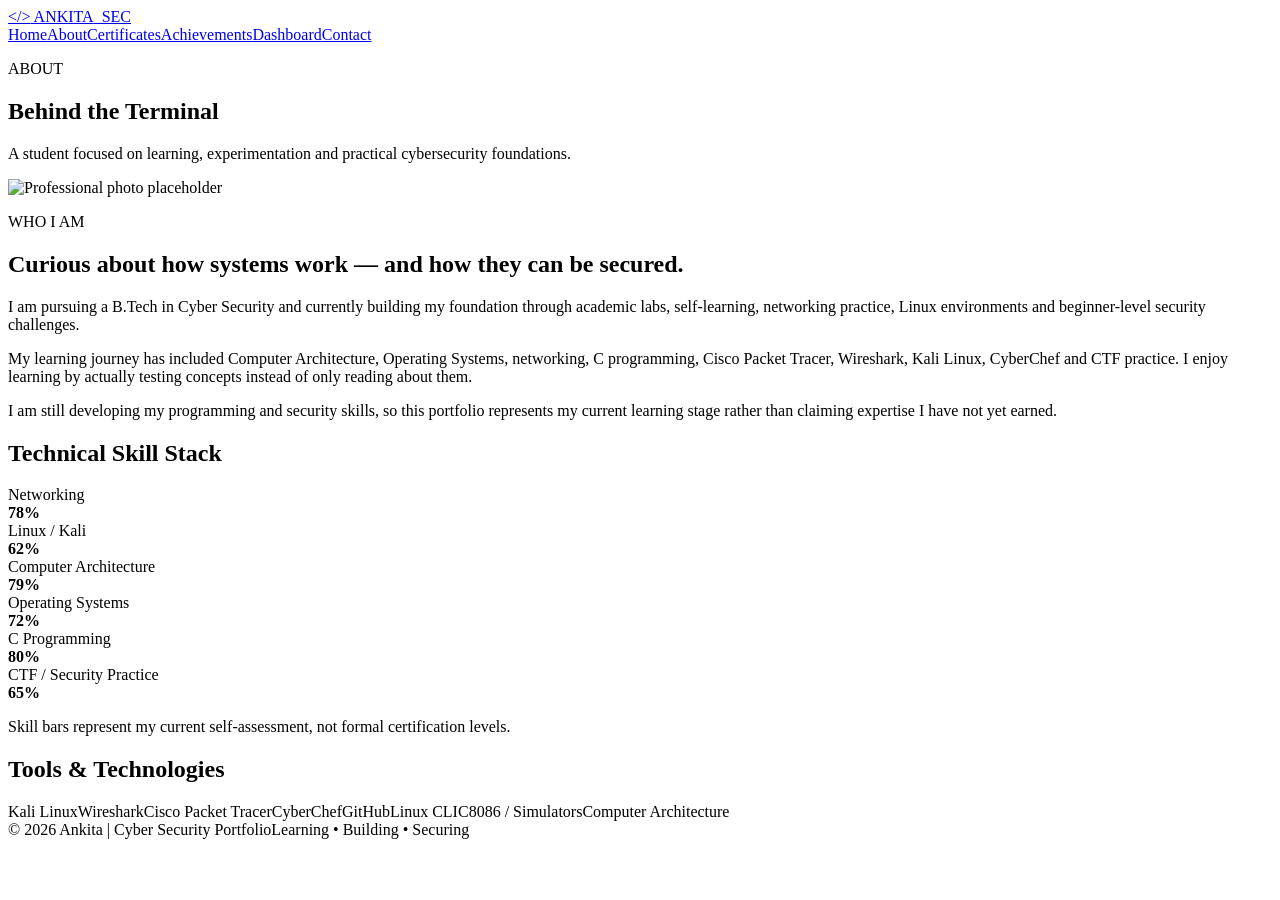
==== about.html @ fb4a3fe1 "Add files via upload" ====
<!DOCTYPE html>
<html lang="en">
<head><meta charset="UTF-8"><meta name="viewport" content="width=device-width, initial-scale=1.0">
<title>About | CyberSec Portfolio</title><link rel="stylesheet" href="css/style.css"></head>
<body>
<header class="navbar"><a class="logo" href="index.html"><span>&lt;/&gt;</span> ANKITA<span class="accent">_SEC</span></a>
<nav><a href="index.html">Home</a><a class="active" href="about.html">About</a><a href="certificates.html">Certificates</a><a href="achievements.html">Achievements</a><a href="dashboard.html">Dashboard</a><a href="contact.html">Contact</a></nav></header>

<main>
<section class="page-hero"><p class="eyebrow"> ABOUT</p><h1>Behind the <span>Terminal</span></h1><p>A student focused on learning, experimentation and practical cybersecurity foundations.</p></section>

<section class="section about-grid">
  <div class="about-photo">
    <img src="assets/profile.PNG" alt="Professional photo placeholder">
    <div class="corner c1"></div><div class="corner c2"></div>
  </div>
  <div>
    <p class="eyebrow">WHO I AM</p>
    <h2>Curious about how systems work — and how they can be secured.</h2>
    <p>I am pursuing a B.Tech in Cyber Security and currently building my foundation through academic labs, self-learning, networking practice, Linux environments and beginner-level security challenges.</p>
    <p>My learning journey has included Computer Architecture, Operating Systems, networking, C programming, Cisco Packet Tracer, Wireshark, Kali Linux, CyberChef and CTF practice. I enjoy learning by actually testing concepts instead of only reading about them.</p>
    <p>I am still developing my programming and security skills, so this portfolio represents my current learning stage rather than claiming expertise I have not yet earned.</p>
  </div>
</section>

<section class="section">
<h2>Technical Skill Stack</h2>
<div class="skill-list">
  <div class="skill"><span>Networking</span><div><i style="width:78%"></i></div><b>78%</b></div>
  <div class="skill"><span>Linux / Kali</span><div><i style="width:62%"></i></div><b>62%</b></div>
  <div class="skill"><span>Computer Architecture</span><div><i style="width:79%"></i></div><b>79%</b></div>
  <div class="skill"><span>Operating Systems</span><div><i style="width:72%"></i></div><b>72%</b></div>
  <div class="skill"><span>C Programming</span><div><i style="width:80%"></i></div><b>80%</b></div>
  <div class="skill"><span>CTF / Security Practice</span><div><i style="width:65%"></i></div><b>65%</b></div>
</div>
<p class="note">Skill bars represent my current self-assessment, not formal certification levels.</p>
</section>

<section class="section">
<h2>Tools &amp; Technologies</h2>
<div class="tags"><span>Kali Linux</span><span>Wireshark</span><span>Cisco Packet Tracer</span><span>CyberChef</span><span>GitHub</span><span>Linux CLI</span><span>C</span><span>8086 / Simulators</span><span>Computer Architecture</span></div>
</section>
</main>
<footer><span>© 2026 Ankita | Cyber Security Portfolio</span><span>Learning • Building • Securing</span></footer>
<script src="js/script.js"></script>
</body></html>
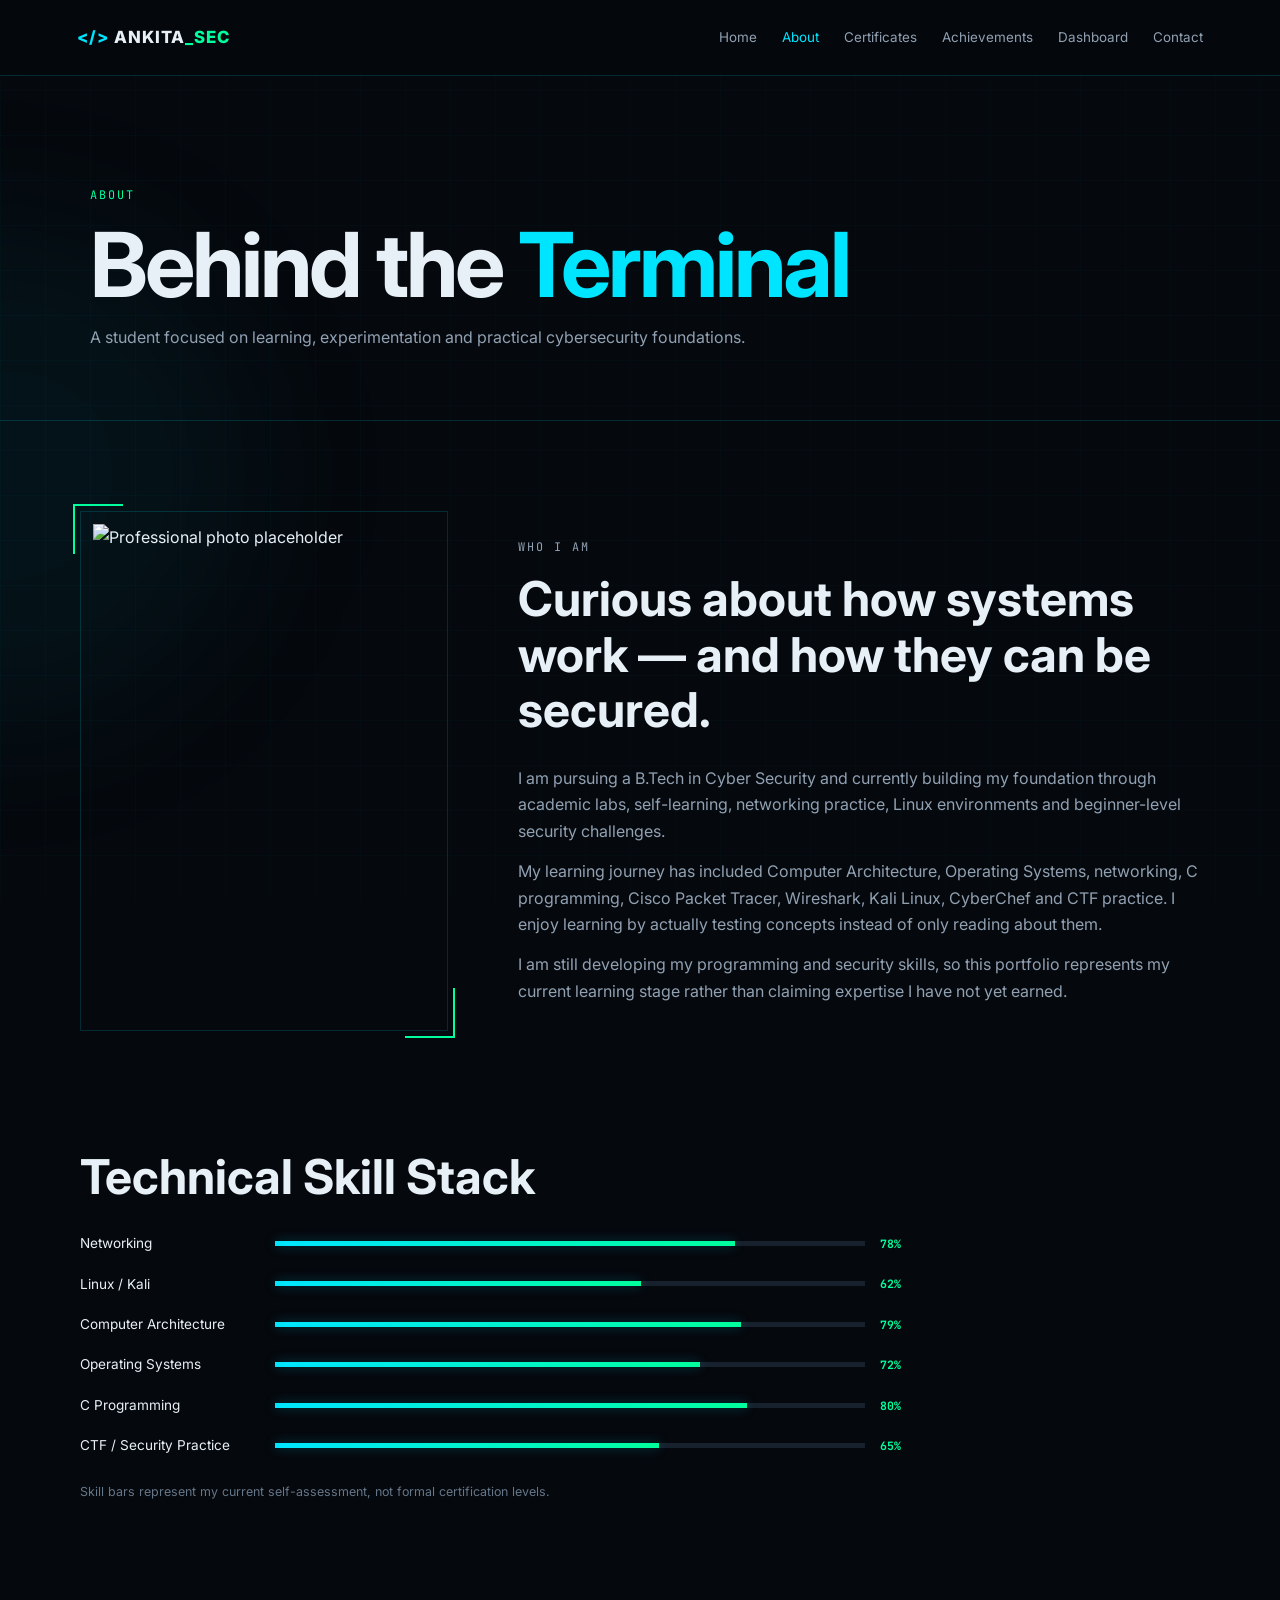
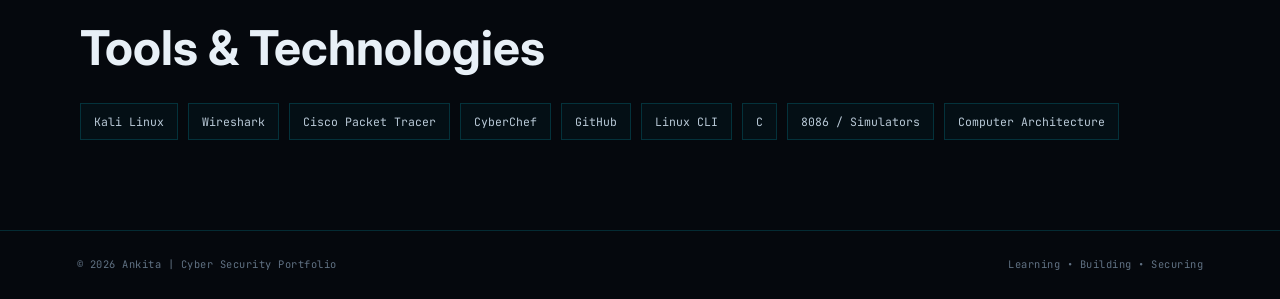
==== commit 12779fcd: "Fix image file extension from PNG to png" ====
--- a/about.html
+++ b/about.html
@@ -11,7 +11,7 @@
 
 <section class="section about-grid">
   <div class="about-photo">
-    <img src="assets/profile.PNG" alt="Professional photo placeholder">
+    <img src="assets/profile.png" alt="Professional photo placeholder">
     <div class="corner c1"></div><div class="corner c2"></div>
   </div>
   <div>
@@ -43,4 +43,4 @@
 </main>
 <footer><span>© 2026 Ankita | Cyber Security Portfolio</span><span>Learning • Building • Securing</span></footer>
 <script src="js/script.js"></script>
-</body></html>+</body></html>
--- a/css/style.css
+++ b/css/style.css
@@ -0,0 +1,41 @@
+@import url('https://fonts.googleapis.com/css2?family=Inter:wght@400;500;600;700;800&family=JetBrains+Mono:wght@400;600&display=swap');
+
+:root{
+  --bg:#05080d;--panel:#0b111a;--panel2:#0e1722;--text:#e8f0f7;--muted:#91a1b2;
+  --cyan:#00e5ff;--green:#00ff9d;--line:rgba(0,229,255,.16);--shadow:0 0 40px rgba(0,229,255,.08);
+}
+*{box-sizing:border-box;margin:0;padding:0}
+html{scroll-behavior:smooth}
+body{font-family:Inter,Arial,sans-serif;background:var(--bg);color:var(--text);line-height:1.65;overflow-x:hidden}
+body:before{content:"";position:fixed;inset:0;pointer-events:none;background-image:linear-gradient(rgba(0,229,255,.025) 1px,transparent 1px),linear-gradient(90deg,rgba(0,229,255,.025) 1px,transparent 1px);background-size:45px 45px;z-index:-2}
+body:after{content:"";position:fixed;width:500px;height:500px;left:-250px;top:25%;border-radius:50%;background:rgba(0,229,255,.05);filter:blur(80px);z-index:-1}
+a{text-decoration:none;color:inherit}
+.navbar{height:76px;display:flex;align-items:center;justify-content:space-between;padding:0 6%;border-bottom:1px solid var(--line);background:rgba(5,8,13,.85);backdrop-filter:blur(14px);position:sticky;top:0;z-index:20}
+.logo{font-weight:800;letter-spacing:1px;font-size:1.05rem}.logo span:first-child{color:var(--cyan)}.accent,span.accent{color:var(--green)}
+nav{display:flex;gap:25px}nav a{font-size:.84rem;color:var(--muted);transition:.25s}nav a:hover,nav a.active{color:var(--cyan)}
+.hero{min-height:calc(100vh - 76px);display:flex;align-items:center;padding:70px 7%;position:relative}
+.hero-grid{width:100%;max-width:1250px;margin:auto;display:grid;grid-template-columns:1.15fr .85fr;gap:80px;align-items:center}
+.terminal-line,.eyebrow,.cert-type,.photo-label{font-family:"JetBrains Mono",monospace;color:var(--green);font-size:.74rem;letter-spacing:2px;text-transform:uppercase}
+.hero h1{font-size:clamp(3rem,7vw,6.3rem);line-height:1.02;letter-spacing:-4px;margin:20px 0}.hero h1 span,.page-hero h1 span{color:var(--cyan)}
+.hero-desc{max-width:680px;color:var(--muted);font-size:1.05rem}
+.buttons{display:flex;gap:14px;margin:32px 0}.btn{display:inline-block;border:1px solid var(--cyan);padding:12px 20px;font-size:.85rem;font-weight:700;transition:.25s;cursor:pointer}.btn.primary{background:var(--cyan);color:#031017;box-shadow:0 0 25px rgba(0,229,255,.15)}.btn.primary:hover{transform:translateY(-2px);box-shadow:0 0 35px rgba(0,229,255,.3)}.btn.secondary{color:var(--cyan)}.btn.secondary:hover{background:rgba(0,229,255,.08)}
+.quick-stats{display:flex;gap:45px;margin-top:45px}.quick-stats div{display:flex;flex-direction:column}.quick-stats strong{font-family:"JetBrains Mono";font-size:1.25rem;color:var(--green)}.quick-stats small{color:var(--muted)}
+.profile-card{padding:18px;border:1px solid var(--line);background:rgba(11,17,26,.75);box-shadow:var(--shadow);transform:perspective(800px) rotateY(-3deg)}
+.photo-frame{height:420px;position:relative;display:flex;align-items:center;justify-content:center;overflow:hidden;border:1px solid rgba(0,229,255,.25);background:linear-gradient(145deg,#101a27,#05080d)}
+.photo-frame img{width:100%;height:100%;object-fit:cover;opacity:.92}.photo-label{position:absolute;bottom:18px;left:18px;background:rgba(5,8,13,.85);padding:8px 12px}.scan{position:absolute;left:0;right:0;top:0;height:2px;background:var(--cyan);box-shadow:0 0 18px var(--cyan);animation:scan 4s linear infinite}@keyframes scan{50%{top:100%}}
+.profile-code{font-family:"JetBrains Mono";font-size:.76rem;color:var(--muted);padding:16px 4px 0}.profile-code span{color:var(--cyan)}.profile-code b{color:var(--green)}
+.section{max-width:1180px;margin:0 auto;padding:90px 30px}.section-heading{max-width:760px;margin-bottom:40px}.section h2{font-size:clamp(1.8rem,4vw,3rem);line-height:1.15;margin:8px 0 28px}.cards{display:grid;gap:18px}.cards.three{grid-template-columns:repeat(3,1fr)}.glass-card{padding:28px;border:1px solid var(--line);background:rgba(11,17,26,.7);transition:.3s}.glass-card:hover,.cert-card:hover,.achievement:hover{border-color:rgba(0,229,255,.4);transform:translateY(-4px);box-shadow:var(--shadow)}.icon{font-size:1.8rem;color:var(--cyan);margin-bottom:15px}.glass-card p,.cert-card p,.achievement p{color:var(--muted);font-size:.9rem}
+.timeline{display:grid;grid-template-columns:repeat(4,1fr);border-top:1px solid var(--line)}.timeline>div{padding:28px 18px;border-right:1px solid var(--line)}.timeline span{font-family:"JetBrains Mono";color:var(--green)}.timeline h3{margin:15px 0 7px}.timeline p{color:var(--muted);font-size:.85rem}
+.page-hero{padding:110px 7% 70px;border-bottom:1px solid var(--line);max-width:1400px;margin:auto}.page-hero h1{font-size:clamp(3rem,7vw,5.8rem);letter-spacing:-3px;line-height:1.05;margin:12px 0}.page-hero p:last-child{max-width:700px;color:var(--muted)}
+.about-grid{display:grid;grid-template-columns:.7fr 1.3fr;gap:70px;align-items:center}.about-photo{height:520px;border:1px solid var(--line);padding:12px;position:relative}.about-photo img{width:100%;height:100%;object-fit:cover}.corner{position:absolute;width:50px;height:50px;border-color:var(--green);border-style:solid}.c1{top:-8px;left:-8px;border-width:2px 0 0 2px}.c2{bottom:-8px;right:-8px;border-width:0 2px 2px 0}.about-grid p{color:var(--muted);margin:14px 0}.skill-list{display:grid;gap:18px;max-width:850px}.skill{display:grid;grid-template-columns:180px 1fr 50px;gap:15px;align-items:center;font-size:.85rem}.skill>div,.progress-row>div{height:5px;background:#16212d}.skill i,.progress-row i{display:block;height:100%;background:linear-gradient(90deg,var(--cyan),var(--green));box-shadow:0 0 12px rgba(0,229,255,.25)}.skill b{color:var(--green);font-family:"JetBrains Mono";font-size:.72rem}.note{color:#657688;font-size:.78rem;margin-top:25px}
+.tags{display:flex;flex-wrap:wrap;gap:10px}.tags span{padding:8px 13px;border:1px solid var(--line);background:rgba(0,229,255,.035);font-family:"JetBrains Mono";font-size:.72rem;color:#b8c9d7}.tags.mini{margin-top:16px}.tags.mini span{font-size:.65rem;padding:5px 9px}
+.certificate-grid{display:grid;grid-template-columns:repeat(2,1fr);gap:18px}.cert-card{display:grid;grid-template-columns:70px 1fr;gap:20px;padding:28px;border:1px solid var(--line);background:rgba(11,17,26,.7);transition:.3s}.cert-icon{width:58px;height:58px;border:1px solid var(--cyan);display:grid;place-items:center;color:var(--cyan);font-size:1.7rem}.cert-card h3{margin:8px 0}.upload-card{border-style:dashed}
+.achievement-grid{display:grid;grid-template-columns:repeat(2,1fr);gap:18px}.achievement{display:grid;grid-template-columns:55px 1fr;gap:20px;padding:28px;border:1px solid var(--line);background:rgba(11,17,26,.7);transition:.3s}.achievement .number{font-family:"JetBrains Mono";color:var(--green);font-size:1.2rem}.achievement strong{display:block;color:#b9c8d5;font-size:.72rem;margin-top:14px}.terminal-box{font-family:"JetBrains Mono";border:1px solid var(--line);background:#03060a;padding:25px;max-width:1120px}.terminal-box p{color:#8ea4b5;font-size:.8rem;margin-top:8px}.terminal-box p:last-child{color:var(--green)}.prompt{color:var(--green)}.path{color:var(--cyan)}
+.dashboard-stats{display:grid;grid-template-columns:repeat(4,1fr);gap:15px}.dash-stat{border:1px solid var(--line);padding:25px;background:var(--panel);text-align:center}.dash-stat b{display:block;font-family:"JetBrains Mono";font-size:1.8rem;color:var(--cyan)}.dash-stat span{font-size:.75rem;color:var(--muted)}
+.dashboard-grid{display:grid;grid-template-columns:1fr 1fr;gap:18px;padding-top:10px}.panel{border:1px solid var(--line);padding:30px;background:rgba(11,17,26,.7)}.panel h2{font-size:1.5rem;margin-bottom:28px}.progress-row{display:grid;grid-template-columns:1fr 50px;gap:8px;margin:20px 0;font-size:.8rem}.progress-row b{color:var(--green);font-family:"JetBrains Mono";font-size:.7rem;text-align:right}.progress-row>div{grid-column:1/3}.board{list-style:none;display:grid;gap:10px}.board li{padding:12px;border:1px solid rgba(255,255,255,.06);color:#8193a5;font-size:.82rem}.board li span{display:inline-block;width:25px;color:#657688}.board .done{color:#b5c6d3}.board .done span,.board .active-task{color:var(--green)}.tool-grid{display:grid;grid-template-columns:repeat(3,1fr);gap:12px}.tool-grid div{padding:18px;border:1px solid var(--line);background:var(--panel)}.tool-grid b{color:var(--cyan);font-family:"JetBrains Mono";margin-right:12px}.tool-grid span{font-size:.82rem}
+.contact-grid{display:grid;grid-template-columns:1fr 1fr;gap:80px}.contact-card{display:flex;gap:18px;align-items:center;border-bottom:1px solid var(--line);padding:20px 0}.contact-card>span{width:40px;height:40px;display:grid;place-items:center;border:1px solid var(--cyan);color:var(--cyan);font-family:"JetBrains Mono";font-size:.75rem}.contact-card small{display:block;color:var(--green);font-family:"JetBrains Mono";font-size:.65rem;letter-spacing:1px}.contact-card strong{font-size:.85rem;color:#d1dce5}.contact-form{border:1px solid var(--line);padding:32px;background:var(--panel)}.contact-form h2{font-size:1.5rem;margin-bottom:20px}.contact-form label{display:block;color:#9fb0c0;font-size:.78rem;margin:14px 0}.contact-form input,.contact-form textarea{width:100%;margin-top:7px;background:#05080d;border:1px solid #1b2a38;color:var(--text);padding:13px;font:inherit;outline:none}.contact-form input:focus,.contact-form textarea:focus{border-color:var(--cyan)}.contact-form button{margin-top:10px}#form-status{color:var(--green);font-size:.8rem;margin-top:15px}
+.text-link{color:var(--cyan);font-size:.8rem}.section+.section{padding-top:20px}
+footer{display:flex;justify-content:space-between;padding:25px 6%;border-top:1px solid var(--line);color:#617284;font-family:"JetBrains Mono";font-size:.65rem;letter-spacing:.5px}
+@media(max-width:900px){nav{gap:12px}.hero-grid,.about-grid,.dashboard-grid,.contact-grid{grid-template-columns:1fr}.hero{padding-top:50px}.profile-card{max-width:520px;margin:auto}.cards.three,.timeline,.dashboard-stats,.tool-grid{grid-template-columns:1fr 1fr}.certificate-grid,.achievement-grid{grid-template-columns:1fr}}
+@media(max-width:650px){.navbar{height:auto;min-height:70px;flex-direction:column;padding:16px;gap:14px}nav{flex-wrap:wrap;justify-content:center}.hero h1{font-size:3rem;letter-spacing:-2px}.quick-stats{gap:20px}.cards.three,.timeline,.dashboard-stats,.tool-grid{grid-template-columns:1fr}.section{padding:65px 20px}.page-hero{padding:80px 20px 55px}.page-hero h1{font-size:3rem}.about-photo{height:400px}.skill{grid-template-columns:1fr 50px}.skill>div{grid-column:1/3;grid-row:2}.contact-grid{gap:40px}footer{flex-direction:column;gap:8px}}
+
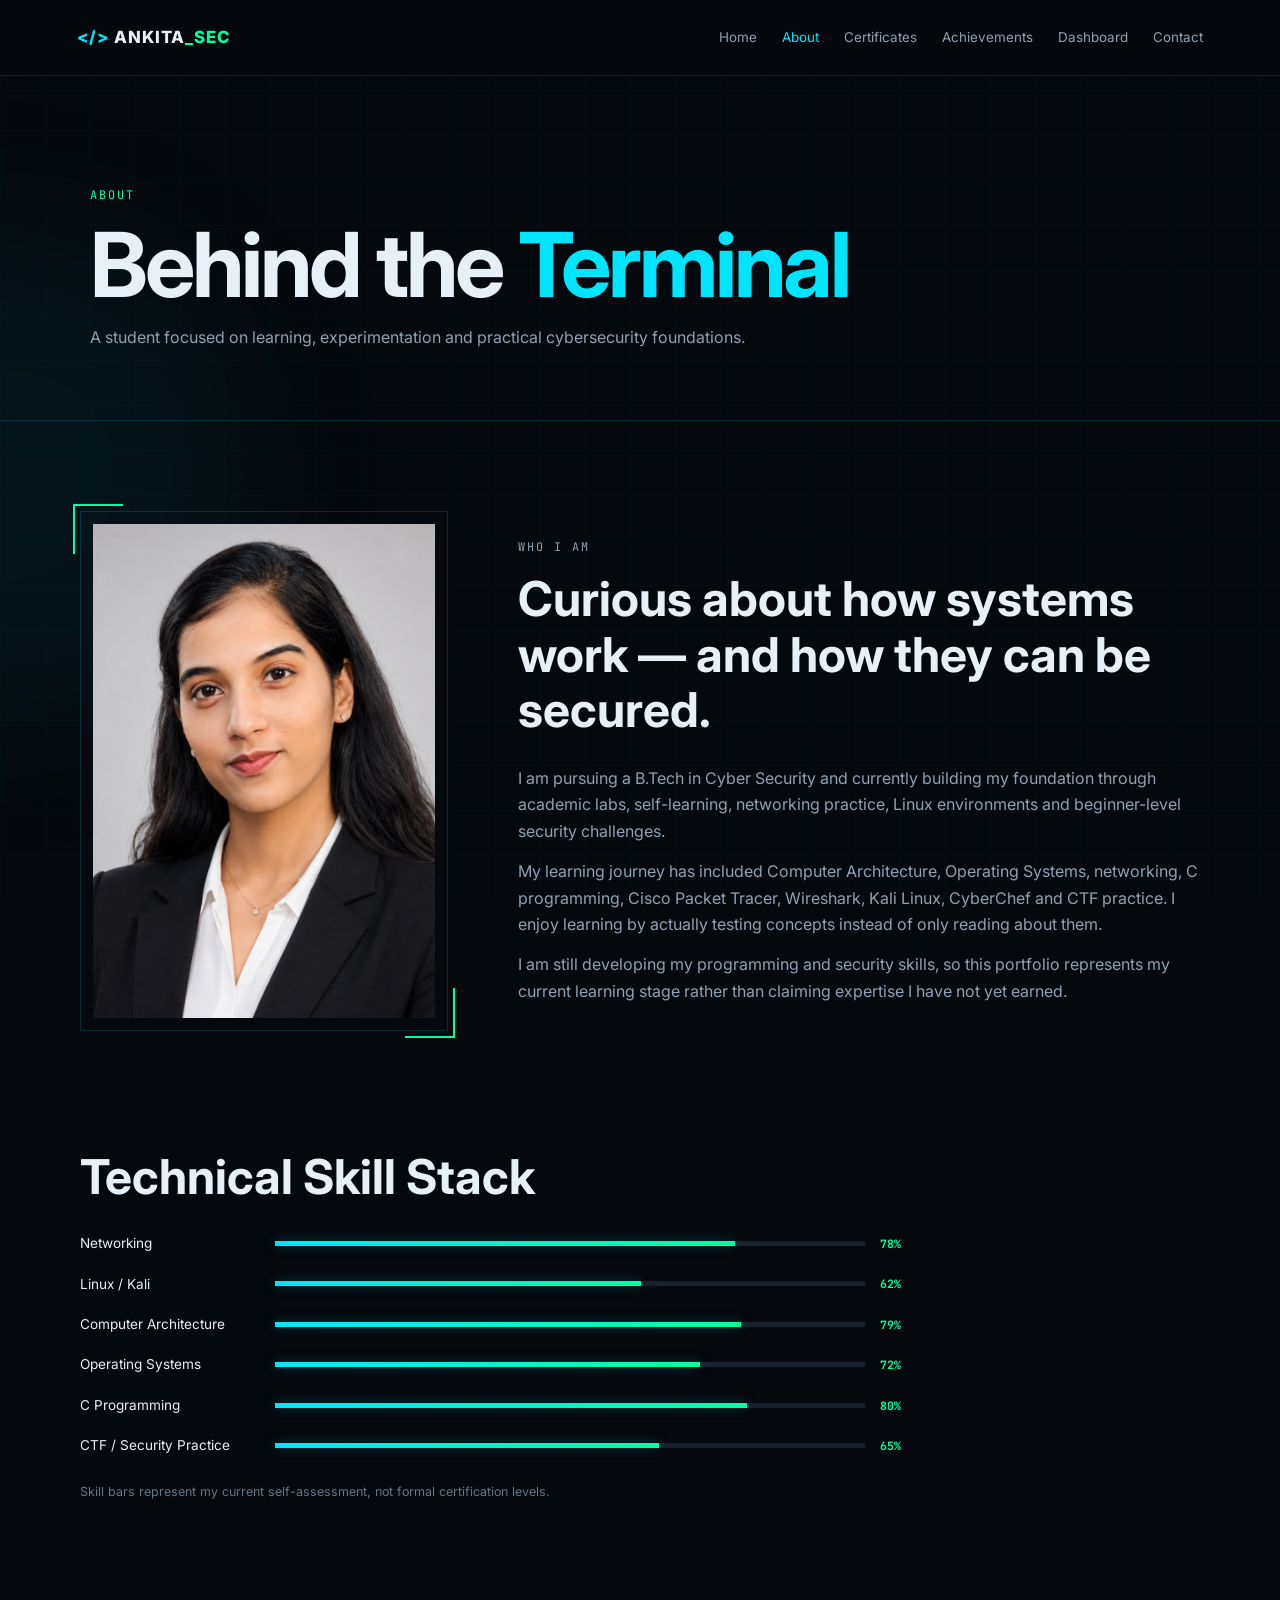
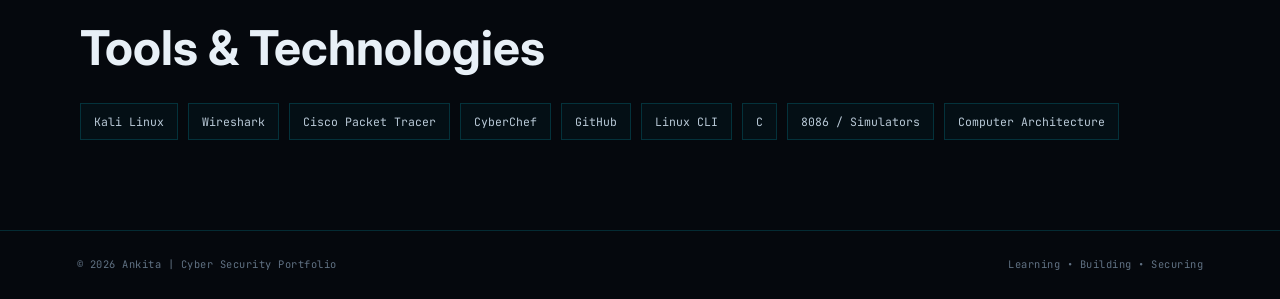
==== commit 83e2b30b: "Update about.html" ====
--- a/about.html
+++ b/about.html
@@ -11,7 +11,7 @@
 
 <section class="section about-grid">
   <div class="about-photo">
-    <img src="assets/profile.png" alt="Professional photo placeholder">
+    <img src="assets/Profile.png" alt="Professional photo placeholder">
     <div class="corner c1"></div><div class="corner c2"></div>
   </div>
   <div>
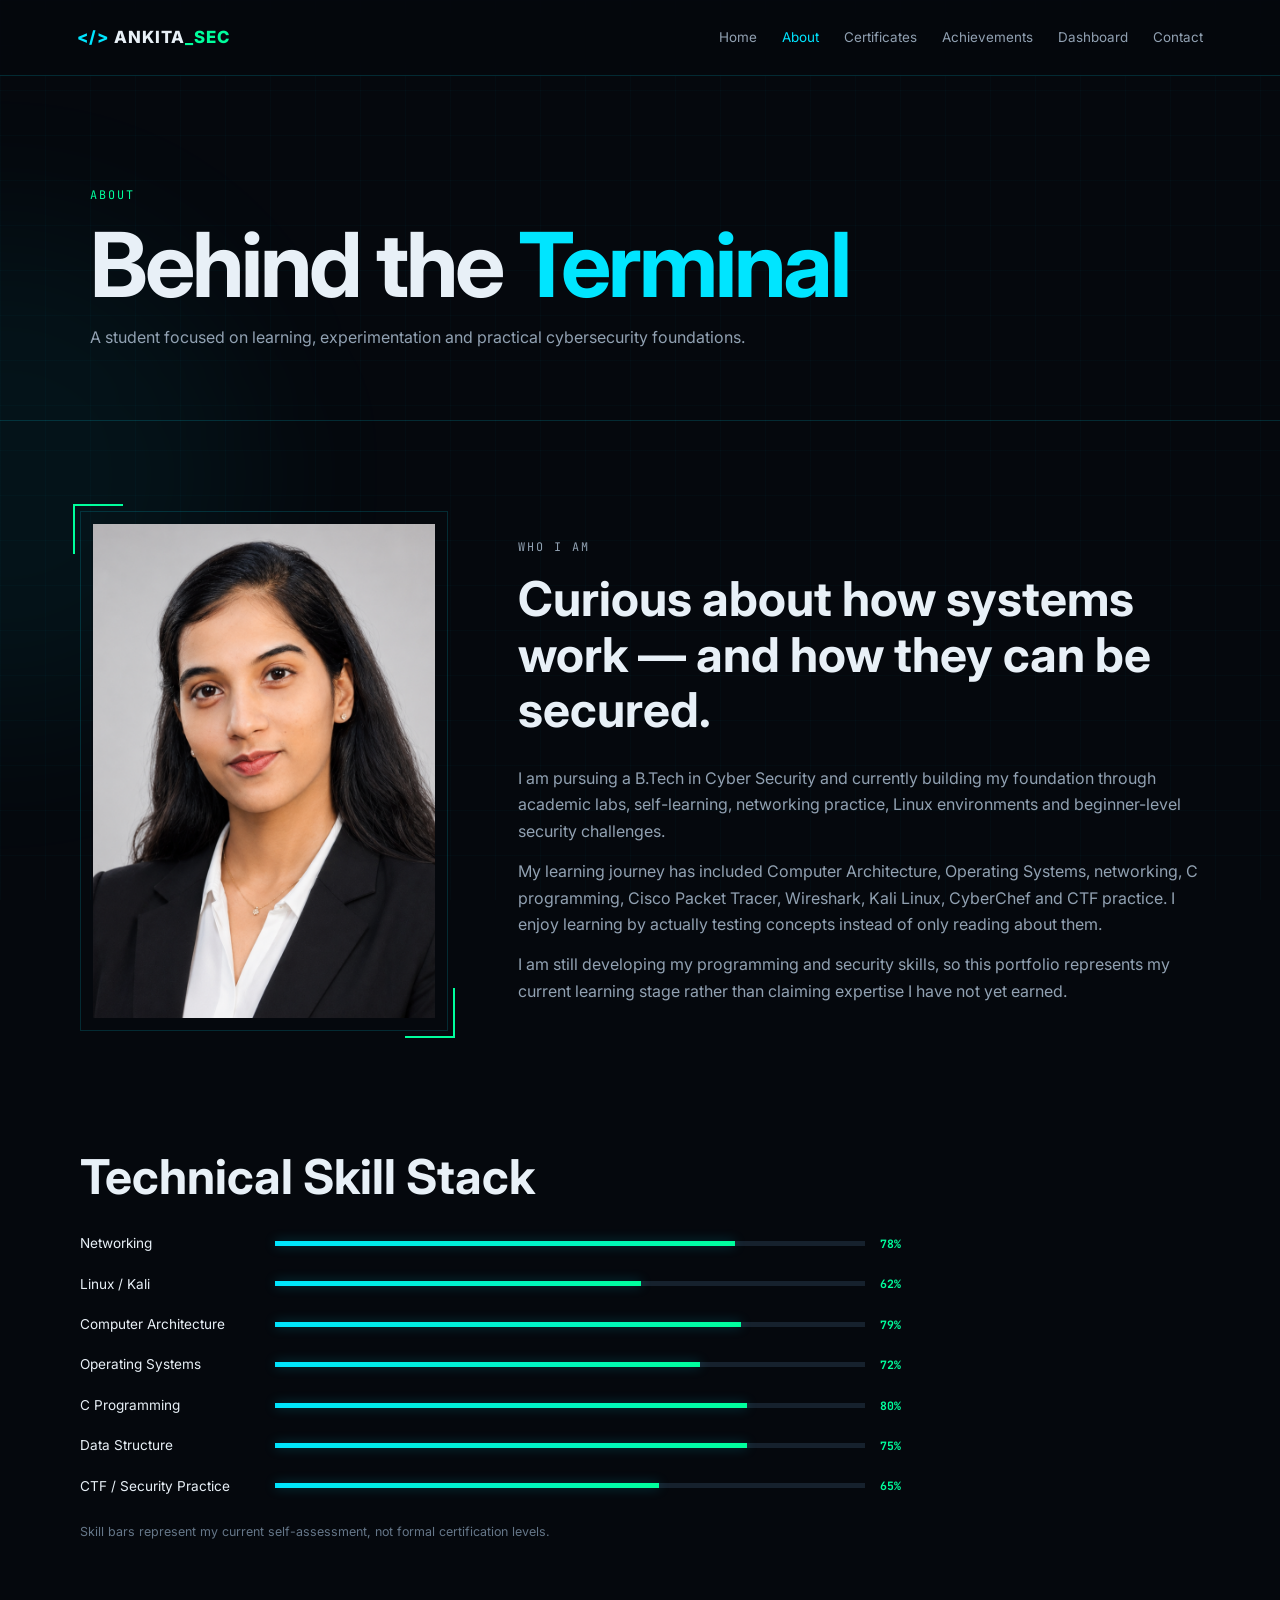
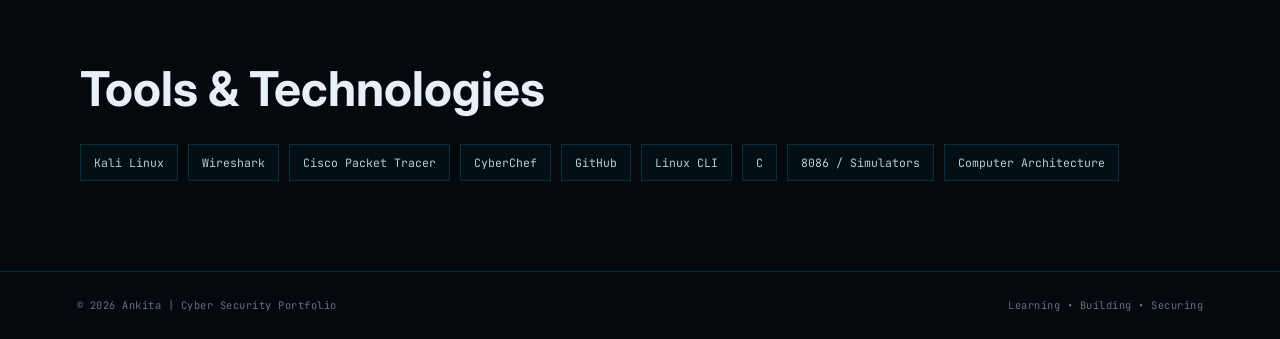
==== commit fa510ae2: "Add Data Structure skill with 75% proficiency" ====
--- a/about.html
+++ b/about.html
@@ -31,6 +31,7 @@
   <div class="skill"><span>Computer Architecture</span><div><i style="width:79%"></i></div><b>79%</b></div>
   <div class="skill"><span>Operating Systems</span><div><i style="width:72%"></i></div><b>72%</b></div>
   <div class="skill"><span>C Programming</span><div><i style="width:80%"></i></div><b>80%</b></div>
+  <div class="skill"><span>Data Structure</span><div><i style="width:80%"></i></div><b>75%</b></div>
   <div class="skill"><span>CTF / Security Practice</span><div><i style="width:65%"></i></div><b>65%</b></div>
 </div>
 <p class="note">Skill bars represent my current self-assessment, not formal certification levels.</p>
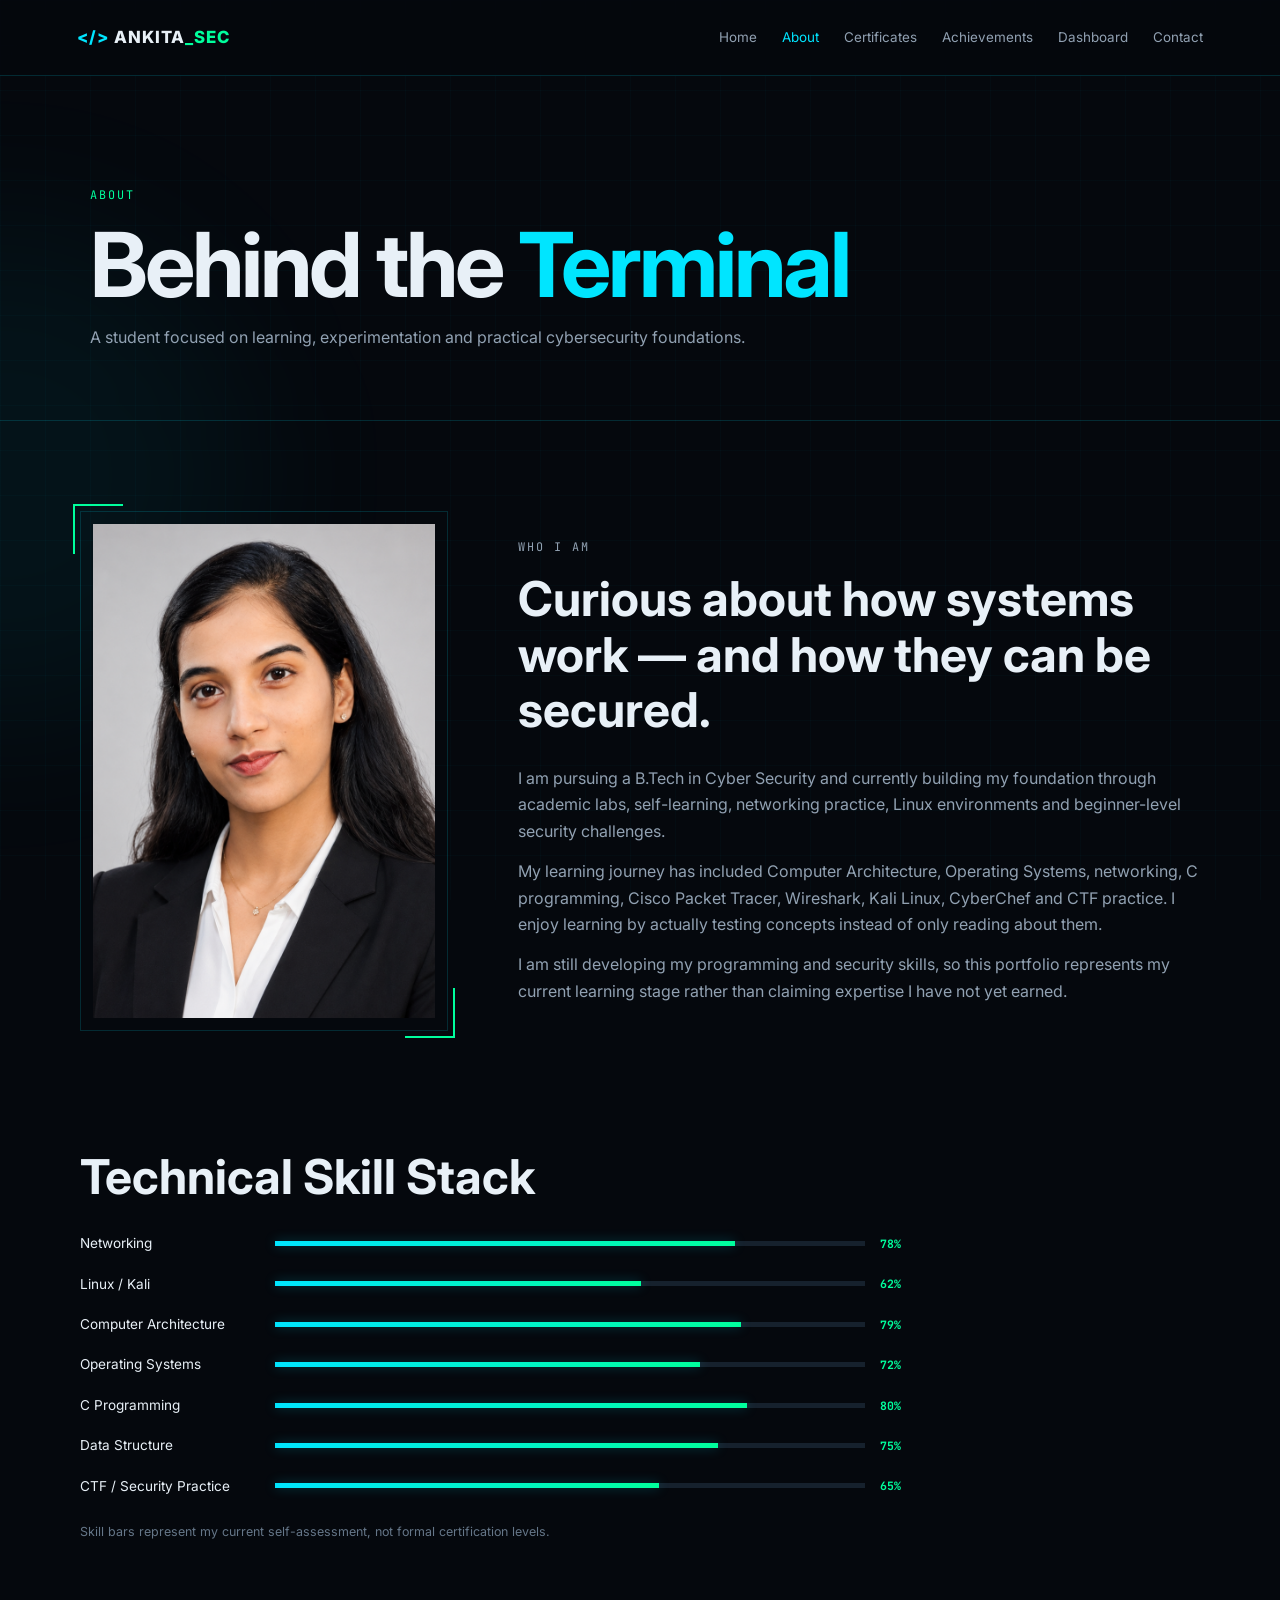
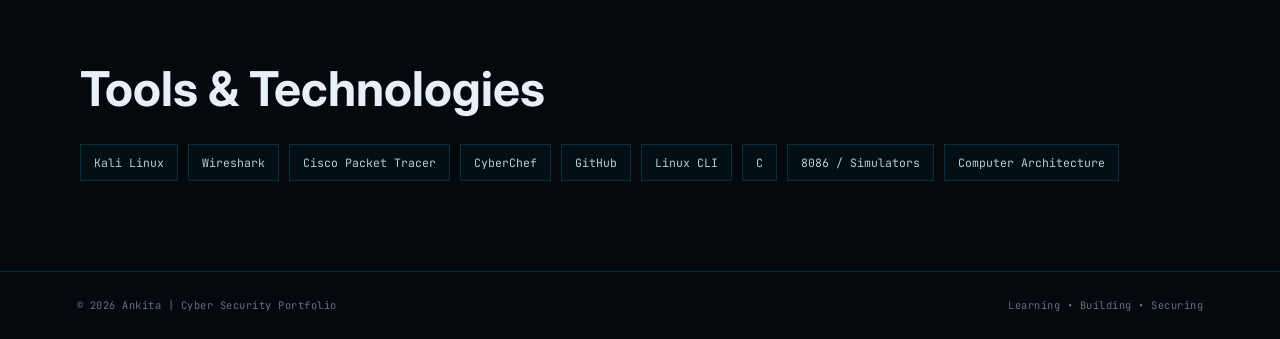
==== commit 1e969ad8: "Update about.html" ====
--- a/about.html
+++ b/about.html
@@ -31,7 +31,7 @@
   <div class="skill"><span>Computer Architecture</span><div><i style="width:79%"></i></div><b>79%</b></div>
   <div class="skill"><span>Operating Systems</span><div><i style="width:72%"></i></div><b>72%</b></div>
   <div class="skill"><span>C Programming</span><div><i style="width:80%"></i></div><b>80%</b></div>
-  <div class="skill"><span>Data Structure</span><div><i style="width:80%"></i></div><b>75%</b></div>
+  <div class="skill"><span>Data Structure</span><div><i style="width:75%"></i></div><b>75%</b></div>
   <div class="skill"><span>CTF / Security Practice</span><div><i style="width:65%"></i></div><b>65%</b></div>
 </div>
 <p class="note">Skill bars represent my current self-assessment, not formal certification levels.</p>
